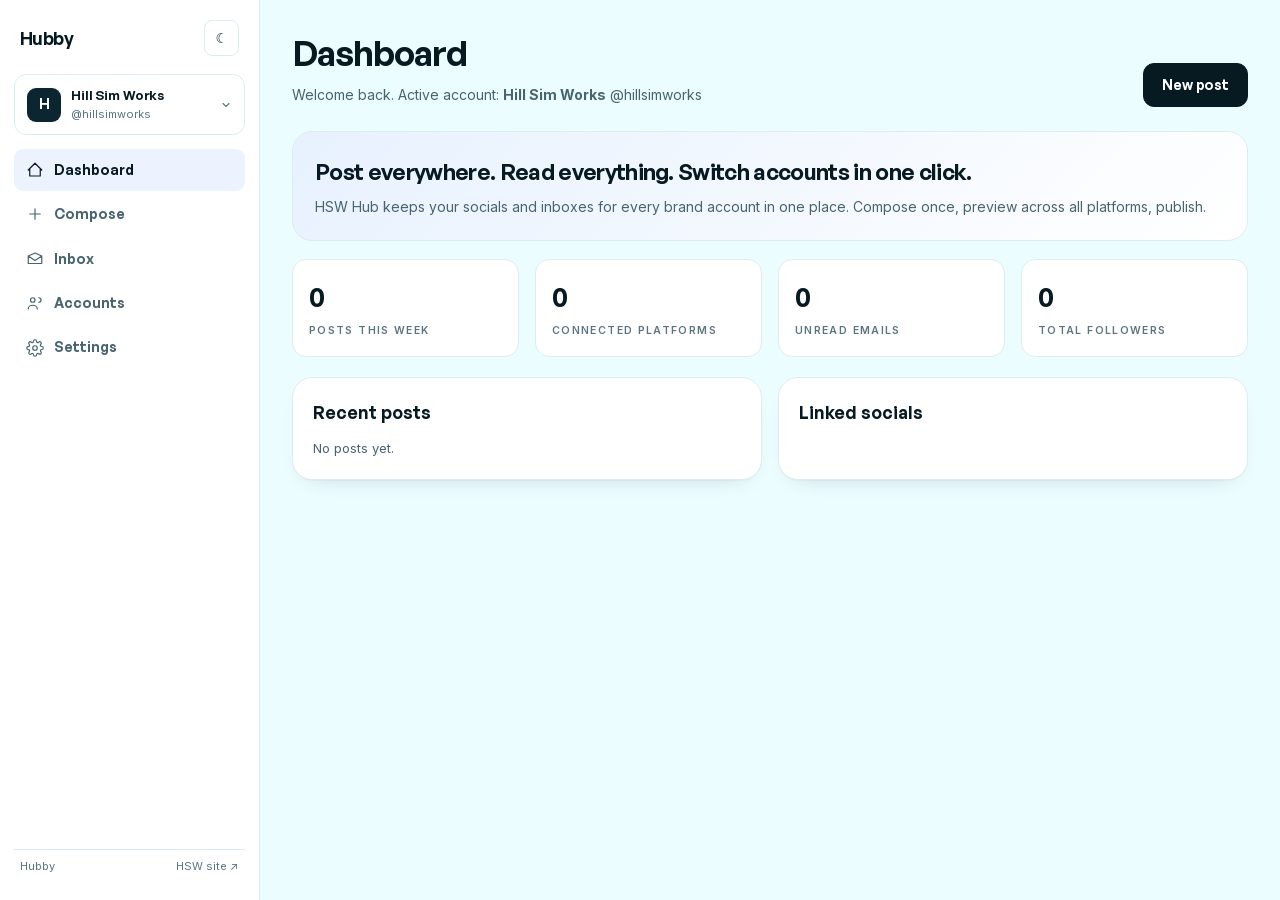
==== index.html @ 81561dcd "Wipe example socials, emails, and posts for clean slate" ====
<!doctype html>
<html lang="en">
<head>
<meta charset="utf-8">
<meta name="viewport" content="width=device-width, initial-scale=1">
<link rel="icon" href="assets/img/logos/favicon.png" type="image/png">
<title>HSW Hub — Dashboard</title>
<meta name="theme-color" content="#EBFDFF">
<style>
/* HSW Hub inlined styles */
@font-face { font-family:'General Sans'; src:url('assets/fonts/general-sans-400.woff2') format('woff2'); font-weight:400; font-style:normal; font-display:swap; }
@font-face { font-family:'General Sans'; src:url('assets/fonts/general-sans-500.woff2') format('woff2'); font-weight:500; font-style:normal; font-display:swap; }
@font-face { font-family:'General Sans'; src:url('assets/fonts/general-sans-600.woff2') format('woff2'); font-weight:600; font-style:normal; font-display:swap; }
@font-face { font-family:'Inter'; src:url('assets/fonts/inter-var.woff2') format('woff2-variations'); font-weight:100 900; font-style:normal; font-display:swap; }
:root { --ice:#ebfdff; --ice-soft:#f4feff; --paper:#ffffff; --ink:#071a22; --ink-2:#0b2630; --ink-3:#10343f; --muted:#48646f; --muted-2:#5b7480; --line:#dcedf1; --line-strong:#c6e2e9; --azure:#1268e8; --azure-deep:#0b54c4; --azure-soft:#e7f1fe; --azure-wash:rgba(18,104,232,0.08); --gold:#a8781a; --font-display:'General Sans','Segoe UI',system-ui,sans-serif; --font-body:'Inter','Segoe UI',system-ui,sans-serif; --r-sm:10px; --r-md:14px; --r-lg:20px; --r-xl:28px; --shadow-sm:0 1px 0 rgba(7,26,34,0.02),0 10px 24px -18px rgba(7,26,34,0.3); --shadow-md:0 1px 0 rgba(7,26,34,0.03),0 24px 48px -32px rgba(7,26,34,0.38); --shadow-lg:0 1px 0 rgba(7,26,34,0.04),0 48px 96px -56px rgba(7,26,34,0.55); --ease:cubic-bezier(0.22,0.61,0.36,1); --gutter:clamp(16px,3vw,32px); }
[data-theme="dark"] { --ice:#0b1a22; --ice-soft:#0f222c; --paper:#0f222c; --ink:#ebfdff; --ink-2:#dcedf1; --muted:#9bb3bc; --muted-2:#7a9aa5; --line:#1c3a46; --line-strong:#2a4d5a; --azure:#4a9eff; --azure-deep:#7fc7ff; --azure-soft:#12304a; --azure-wash:rgba(74,158,255,0.12); }
*{box-sizing:border-box} html{scroll-behavior:smooth} body{margin:0;background:var(--ice);color:var(--ink);font-family:var(--font-body);font-size:15px;line-height:1.6;-webkit-font-smoothing:antialiased}
img,svg{display:block;max-width:100%} h1,h2,h3,h4,p{margin:0} a{color:inherit;text-decoration:none} button,input,select,textarea{font:inherit;color:inherit} button{cursor:pointer}
.app{display:grid;grid-template-columns:260px minmax(0,1fr);min-height:100vh}
.sidebar{position:sticky;top:0;height:100vh;background:var(--paper);border-right:1px solid var(--line);display:flex;flex-direction:column;padding:16px 14px;gap:14px;z-index:50}
.sidebar-top{display:flex;align-items:center;justify-content:space-between;padding:4px 6px}
.brand{font-family:var(--font-display);font-weight:700;font-size:18px;letter-spacing:-0.03em;color:var(--ink)}
.brand span{color:var(--azure)}
.sidebar-nav{display:flex;flex-direction:column;gap:2px;flex:1}
.sidebar-nav a{display:flex;align-items:center;gap:10px;padding:10px 12px;border-radius:9px;font-family:var(--font-display);font-size:14px;font-weight:600;color:var(--muted);transition:background .2s,color .2s}
.sidebar-nav a:hover{background:var(--azure-wash);color:var(--ink)}
.sidebar-nav a[aria-current="page"]{background:var(--azure-wash);color:var(--ink)}
.sidebar-nav a .nav-icon{width:18px;height:18px;stroke:currentColor;fill:none;stroke-width:1.6;stroke-linecap:round;stroke-linejoin:round;flex:none}
.sidebar-nav a .badge{margin-left:auto;background:var(--azure);color:#fff;font-size:10px;font-weight:600;padding:2px 7px;border-radius:99px}
.sidebar-nav a .badge[hidden]{display:none}
.sidebar-foot{display:flex;align-items:center;justify-content:space-between;padding:8px 6px;border-top:1px solid var(--line);font-size:11px;color:var(--muted-2)}
.theme-btn{background:none;border:1px solid var(--line);border-radius:8px;padding:6px 10px;font-size:14px;color:var(--ink)}
.account-switcher{position:relative}
#accountBtn{width:100%;display:flex;align-items:center;gap:10px;padding:10px 12px;border:1px solid var(--line);border-radius:12px;background:var(--paper)}
#accountBtn:hover{border-color:var(--azure)}
.acc-avatar{width:34px;height:34px;border-radius:9px;display:grid;place-items:center;color:#fff;font-family:var(--font-display);font-weight:600;font-size:14px;flex:none}
.acc-info{display:flex;flex-direction:column;align-items:flex-start;min-width:0;flex:1}
.acc-info b{font-family:var(--font-display);font-size:13px;font-weight:600;letter-spacing:-0.01em;color:var(--ink)}
.acc-info small{font-size:11px;color:var(--muted-2)}
.acc-caret{color:var(--muted-2);flex:none}
.account-menu{position:absolute;top:calc(100% + 6px);left:0;right:0;background:var(--paper);border:1px solid var(--line);border-radius:12px;box-shadow:var(--shadow-lg);padding:6px;z-index:60;max-height:360px;overflow:auto}
.account-menu[hidden]{display:none}
.acc-option{width:100%;display:flex;align-items:center;gap:10px;padding:8px 10px;border-radius:9px;border:none;background:none;text-align:left}
.acc-option:hover{background:var(--azure-wash)}
.acc-option.is-active{background:var(--azure-wash)}
.main{padding:24px var(--gutter) 48px;min-width:0;width:100%}
.page-head{display:flex;align-items:flex-end;justify-content:space-between;gap:16px;margin-bottom:24px;flex-wrap:wrap}
.page-head h1{font-family:var(--font-display);font-size:clamp(1.6rem,3vw,2.2rem);font-weight:600;letter-spacing:-0.03em;color:var(--ink)}
.page-head p{color:var(--muted);font-size:14px;margin-top:4px}
.card{background:var(--paper);border:1px solid var(--line);border-radius:var(--r-lg);box-shadow:var(--shadow-sm);padding:20px}
.grid{display:grid;gap:16px} .grid-2{grid-template-columns:repeat(2,minmax(0,1fr))} .grid-3{grid-template-columns:repeat(3,minmax(0,1fr))} .grid-4{grid-template-columns:repeat(auto-fit,minmax(140px,1fr))}
@media(max-width:900px){.grid-2,.grid-3,.grid-4{grid-template-columns:1fr}}
@media(max-width:760px){.app{grid-template-columns:1fr}.sidebar{position:fixed;left:-280px;top:0;transition:left .25s var(--ease)}.sidebar.is-open{left:0}.sidebar-backdrop{position:fixed;inset:0;background:rgba(7,26,34,0.4);z-index:40;opacity:0;pointer-events:none;transition:opacity .25s}.sidebar-backdrop.is-open{opacity:1;pointer-events:auto}.menu-toggle{position:fixed;top:14px;left:14px;z-index:70;width:42px;height:42px;border:1px solid var(--line);border-radius:10px;background:var(--paper);display:grid;place-items:center}.main{padding-top:64px}.page-head{flex-direction:column;align-items:flex-start}}
.btn{position:relative;isolation:isolate;overflow:hidden;display:inline-flex;align-items:center;justify-content:center;gap:8px;height:44px;padding:0 18px;border:1px solid transparent;border-radius:11px;font-family:var(--font-display);font-size:14px;font-weight:600;letter-spacing:-0.01em;white-space:nowrap;transition:color .28s var(--ease),border-color .28s var(--ease),background-color .28s var(--ease),transform .18s var(--ease)}
.btn::before{content:'';position:absolute;inset:0;z-index:-1;background:linear-gradient(to top,#1268e8 0%,rgba(18,104,232,0.94) 42%,rgba(18,104,232,0.4) 76%,rgba(18,104,232,0) 100%);transform:translateY(101%);transition:transform .5s var(--ease)}
.btn:hover::before,.btn:focus-visible::before{transform:translateY(0)} .btn:active{transform:translateY(1px)}
.btn--primary{background:var(--ink);border-color:var(--ink);color:#fff} .btn--ghost{background:var(--paper);border-color:var(--line-strong);color:var(--ink)} .btn--sm{height:36px;padding:0 14px;font-size:13px;border-radius:9px}
.stat-tile{background:var(--paper);border:1px solid var(--line);border-radius:var(--r-md);padding:16px}
.stat-tile .v{font-family:var(--font-display);font-size:1.7rem;font-weight:600;letter-spacing:-0.03em;color:var(--ink)}
.stat-tile .l{font-size:10.5px;font-weight:600;letter-spacing:0.13em;text-transform:uppercase;color:var(--muted-2);margin-top:4px}
.hero-card{background:linear-gradient(135deg,var(--azure-soft),var(--paper));border:1px solid var(--line);border-radius:var(--r-lg);padding:22px;margin-bottom:18px}
.hero-card h2{font-family:var(--font-display);font-size:1.4rem;font-weight:600;letter-spacing:-0.03em;margin-bottom:6px}
.hero-card p{color:var(--muted);font-size:14px}
.menu-toggle{display:none}
@media(max-width:760px){.menu-toggle{display:grid}}
.chip{display:inline-flex;align-items:center;gap:4px;padding:3px 8px;border-radius:99px;font-size:10px;font-weight:600;letter-spacing:0.06em;background:var(--azure-wash);color:var(--azure-deep)}
.post-row{display:flex;align-items:center;gap:12px;padding:10px 0;border-bottom:1px solid var(--line)}
.post-row:last-child{border-bottom:none}
.post-row .txt{flex:1;font-size:13px;color:var(--ink)}
.acc-social{display:flex;align-items:center;gap:10px;padding:8px 0;border-bottom:1px solid var(--line)}
.acc-social:last-child{border-bottom:none}
.social-dot{width:10px;height:10px;border-radius:50%;flex:none}
</style>
</head>
<body>
<button class="menu-toggle" id="menuToggle" aria-label="Open menu" aria-expanded="false"><svg width="20" height="20" viewBox="0 0 24 24" fill="none" stroke="currentColor" stroke-width="1.6" stroke-linecap="round"><path d="M4 7h16M4 12h16M4 17h16"/></svg></button>
<div class="sidebar-backdrop" id="backdrop"></div>
<div class="app">
<aside class="sidebar" id="sidebar">
  <div class="sidebar-top">
    <a class="brand" href="index.html">Hubby</a>
    <button class="theme-btn" id="themeToggle" aria-label="Toggle theme">☾</button>
  </div>
  <div class="account-switcher">
    <button id="accountBtn" aria-haspopup="menu"></button>
    <div id="accountMenu" class="account-menu" hidden></div>
  </div>
  <nav class="sidebar-nav">
    <a href="index.html"><svg class="nav-icon" viewBox="0 0 24 24"><path d="M3 12l9-9 9 9M5 10v10h14V10"/></svg>Dashboard</a>
    <a href="compose.html"><svg class="nav-icon" viewBox="0 0 24 24"><path d="M12 5v14M5 12h14"/></svg>Compose</a>
    <a href="inbox.html"><svg class="nav-icon" viewBox="0 0 24 24"><path d="M3 8l9 6 9-6M3 8v10h18V8M3 8l9-4 9 4"/></svg>Inbox<span class="badge" id="inboxBadge" hidden>0</span></a>
    <a href="accounts.html"><svg class="nav-icon" viewBox="0 0 24 24"><circle cx="9" cy="8" r="3"/><path d="M3 20c0-3 3-5 6-5s6 2 6 5M17 11a3 3 0 1 0 0-6"/></svg>Accounts</a>
    <a href="settings.html"><svg class="nav-icon" viewBox="0 0 24 24"><circle cx="12" cy="12" r="3"/><path d="M19.4 15a1.65 1.65 0 0 0 .33 1.82l.06.06a2 2 0 1 1-2.83 2.83l-.06-.06a1.65 1.65 0 0 0-1.82-.33 1.65 1.65 0 0 0-1 1.51V21a2 2 0 0 1-4 0v-.09A1.65 1.65 0 0 0 9 19.4a1.65 1.65 0 0 0-1.82.33l-.06.06a2 2 0 1 1-2.83-2.83l.06-.06a1.65 1.65 0 0 0 .33-1.82 1.65 1.65 0 0 0-1.51-1H3a2 2 0 0 1 0-4h.09A1.65 1.65 0 0 0 4.6 9a1.65 1.65 0 0 0-.33-1.82l-.06-.06a2 2 0 1 1 2.83-2.83l.06.06a1.65 1.65 0 0 0 1.82.33H9a1.65 1.65 0 0 0 1-1.51V3a2 2 0 0 1 4 0v.09a1.65 1.65 0 0 0 1 1.51 1.65 1.65 0 0 0 1.82-.33l.06-.06a2 2 0 1 1 2.83 2.83l-.06.06a1.65 1.65 0 0 0-.33 1.82V9a1.65 1.65 0 0 0 1.51 1H21a2 2 0 0 1 0 4h-.09a1.65 1.65 0 0 0-1.51 1z"/></svg>Settings</a>
  </nav>
  <div class="sidebar-foot"><span>Hubby</span><a href="../index.html">HSW site ↗</a></div>
</aside>

<main class="main">
  <div class="page-head">
    <div>
      <h1>Dashboard</h1>
      <p>Welcome back. Active account: <b data-account-name></b> <span data-account-handle></span></p>
    </div>
    <a class="btn btn--primary" href="compose.html">New post</a>
  </div>
  <div class="hero-card">
    <h2>Post everywhere. Read everything. Switch accounts in one click.</h2>
    <p>HSW Hub keeps your socials and inboxes for every brand account in one place. Compose once, preview across all platforms, publish.</p>
  </div>
  <div class="grid grid-4" style="margin-bottom:20px">
    <div class="stat-tile"><div class="v" id="statPosts">0</div><div class="l">Posts this week</div></div>
    <div class="stat-tile"><div class="v" id="statPlatforms">0</div><div class="l">Connected platforms</div></div>
    <div class="stat-tile"><div class="v" id="statUnread">0</div><div class="l">Unread emails</div></div>
    <div class="stat-tile"><div class="v" id="statReach">0</div><div class="l">Total followers</div></div>
  </div>
  <div class="grid grid-2">
    <div class="card">
      <h3 style="font-family:var(--font-display);font-size:1.1rem;margin-bottom:12px">Recent posts</h3>
      <div id="recentPosts"></div>
    </div>
    <div class="card">
      <h3 style="font-family:var(--font-display);font-size:1.1rem;margin-bottom:12px">Linked socials</h3>
      <div id="linkedSocials"></div>
    </div>
  </div>
</main>
</div>

<script>
/* inlined data.js */
const PLATFORMS = [
  { id:'x', name:'X', handle:'@', limit:280, color:'#000000' },
  { id:'instagram', name:'Instagram', handle:'@', limit:2200, color:'#E4405F' },
  { id:'facebook', name:'Facebook', handle:'', limit:63206, color:'#1877F2' },
  { id:'linkedin', name:'LinkedIn', handle:'', limit:3000, color:'#0A66C2' },
  { id:'tiktok', name:'TikTok', handle:'@', limit:2200, color:'#000000' },
  { id:'youtube', name:'YouTube', handle:'@', limit:5000, color:'#FF0000' },
  { id:'threads', name:'Threads', handle:'@', limit:500, color:'#000000' },
  { id:'pinterest', name:'Pinterest', handle:'', limit:500, color:'#E60023' },
  { id:'bluesky', name:'Bluesky', handle:'@', limit:300, color:'#0085FF' },
  { id:'mastodon', name:'Mastodon', handle:'@', limit:500, color:'#6364FF' },
  { id:'reddit', name:'Reddit', handle:'u/', limit:40000, color:'#FF4500' },
  { id:'snapchat', name:'Snapchat', handle:'', limit:250, color:'#FFFC00' },
  { id:'tumblr', name:'Tumblr', handle:'', limit:4096, color:'#36465D' },
  { id:'discord', name:'Discord', handle:'', limit:2000, color:'#5865F2' },
  { id:'telegram', name:'Telegram', handle:'@', limit:4096, color:'#26A5E4' },
  { id:'whatsapp', name:'WhatsApp Business', handle:'', limit:1024, color:'#25D366' }
];
const ACCOUNTS = [
    { id:'hsw', name:'Hill Sim Works', handle:'@hillsimworks', email:'hello@hillsimworks.com', color:'#0b2630', socials:[], inbox:[] },
    { id:'prysm', name:'PRYSM Motorsport', handle:'@prysmmotorsport', email:'team@prysmmotorsport.com', color:'#071a22', socials:[], inbox:[] }
  ];
  const POSTS = [];

window.HUB = { PLATFORMS, ACCOUNTS, POSTS };
window.HUB.getActiveAccount = function(){ const id = localStorage.getItem('hub.activeAccount') || ACCOUNTS[0].id; return ACCOUNTS.find(a=>a.id===id) || ACCOUNTS[0]; };
window.HUB.setActiveAccount = function(id){ localStorage.setItem('hub.activeAccount', id); };
window.HUB.platform = function(id){ return PLATFORMS.find(p=>p.id===id); };

/* inlined app.js */
(function(){
  const HUB = window.HUB;
  const accountBtn = document.getElementById('accountBtn');
  const accountMenu = document.getElementById('accountMenu');
  const sidebar = document.getElementById('sidebar');
  const backdrop = document.getElementById('backdrop');
  const menuToggle = document.getElementById('menuToggle');
  const themeToggle = document.getElementById('themeToggle');
  function currentAccount(){ return HUB.getActiveAccount(); }
  function renderAccountSwitcher(){
    const acc = currentAccount();
    if(accountBtn){ accountBtn.innerHTML = `<span class="acc-avatar" style="background:${acc.color}">${acc.name.charAt(0)}</span><span class="acc-info"><b>${acc.name}</b><small>${acc.handle}</small></span><svg class="acc-caret" width="12" height="12" viewBox="0 0 16 16" fill="none"><path d="M4 6l4 4 4-4" stroke="currentColor" stroke-width="1.5" stroke-linecap="round"/></svg>`; }
    if(accountMenu){ accountMenu.innerHTML = HUB.ACCOUNTS.map(a=>`<button class="acc-option ${a.id===acc.id?'is-active':''}" data-account-id="${a.id}"><span class="acc-avatar" style="background:${a.color}">${a.name.charAt(0)}</span><span class="acc-info"><b>${a.name}</b><small>${a.handle}</small></span></button>`).join(''); accountMenu.querySelectorAll('[data-account-id]').forEach(btn=>btn.addEventListener('click',()=>{ HUB.setActiveAccount(btn.dataset.accountId); location.reload(); })); }
    document.querySelectorAll('[data-account-name]').forEach(el=>el.textContent=acc.name);
    document.querySelectorAll('[data-account-handle]').forEach(el=>el.textContent=acc.handle);
  }
  if(accountBtn && accountMenu){ accountBtn.addEventListener('click', e=>{ e.stopPropagation(); accountMenu.hidden=!accountMenu.hidden; }); document.addEventListener('click', e=>{ if(!accountMenu.contains(e.target)&&e.target!==accountBtn) accountMenu.hidden=true; }); }
  if(menuToggle && sidebar){ menuToggle.addEventListener('click', ()=>{ const open=sidebar.classList.toggle('is-open'); if(backdrop) backdrop.classList.toggle('is-open',open); menuToggle.setAttribute('aria-expanded',String(open)); }); }
  if(backdrop){ backdrop.addEventListener('click', ()=>{ sidebar.classList.remove('is-open'); backdrop.classList.remove('is-open'); if(menuToggle) menuToggle.setAttribute('aria-expanded','false'); }); }
  const storedTheme = localStorage.getItem('hub.theme') || 'light';
  document.documentElement.setAttribute('data-theme', storedTheme);
  if(themeToggle){ themeToggle.addEventListener('click', ()=>{ const cur=document.documentElement.getAttribute('data-theme'); const next=cur==='dark'?'light':'dark'; document.documentElement.setAttribute('data-theme',next); localStorage.setItem('hub.theme',next); themeToggle.textContent=next==='dark'?'☀':'☾'; }); themeToggle.textContent=storedTheme==='dark'?'☀':'☾'; }
  const acc = currentAccount();
  const unread = acc.inbox.filter(e=>!e.read && e.folder==='inbox').length;
  const badge = document.getElementById('inboxBadge');
  if(badge){ badge.textContent=unread; badge.hidden=unread===0; }
  renderAccountSwitcher();
  const path = location.pathname.split('/').pop() || 'index.html';
  document.querySelectorAll('.sidebar-nav a').forEach(a=>{ if(a.getAttribute('href')===path) a.setAttribute('aria-current','page'); });
})();
</script>
<script>
(function(){
  const HUB=window.HUB; const acc=HUB.getActiveAccount();
  document.getElementById('statPosts').textContent = HUB.POSTS.filter(p=>p.accountId===acc.id).length;
  document.getElementById('statPlatforms').textContent = acc.socials.filter(s=>s.connected).length;
  document.getElementById('statUnread').textContent = acc.inbox.filter(e=>!e.read && e.folder==='inbox').length;
  document.getElementById('statReach').textContent = acc.socials.reduce((a,s)=>a+(s.followers||0),0).toLocaleString();
  const rp = document.getElementById('recentPosts');
  const mine = HUB.POSTS.filter(p=>p.accountId===acc.id);
  rp.innerHTML = mine.length ? mine.map(p=>`<div class="post-row"><div class="txt">${p.text}</div><div>${p.platforms.map(pl=>`<span class="chip">${HUB.platform(pl).name}</span>`).join(' ')}</div></div>`).join('') : '<div style="color:var(--muted);font-size:13px">No posts yet.</div>';
  const ls = document.getElementById('linkedSocials');
  ls.innerHTML = acc.socials.map(s=>`<div class="acc-social"><span class="social-dot" style="background:${HUB.platform(s.platform).color}"></span><span style="flex:1;font-size:13px">${HUB.platform(s.platform).name}</span><span style="font-size:12px;color:var(--muted-2)">${s.connected?s.handle:'not connected'}</span><span class="chip">${s.connected?'Live':'Off'}</span></div>`).join('');
})();
</script>
</body>
</html>
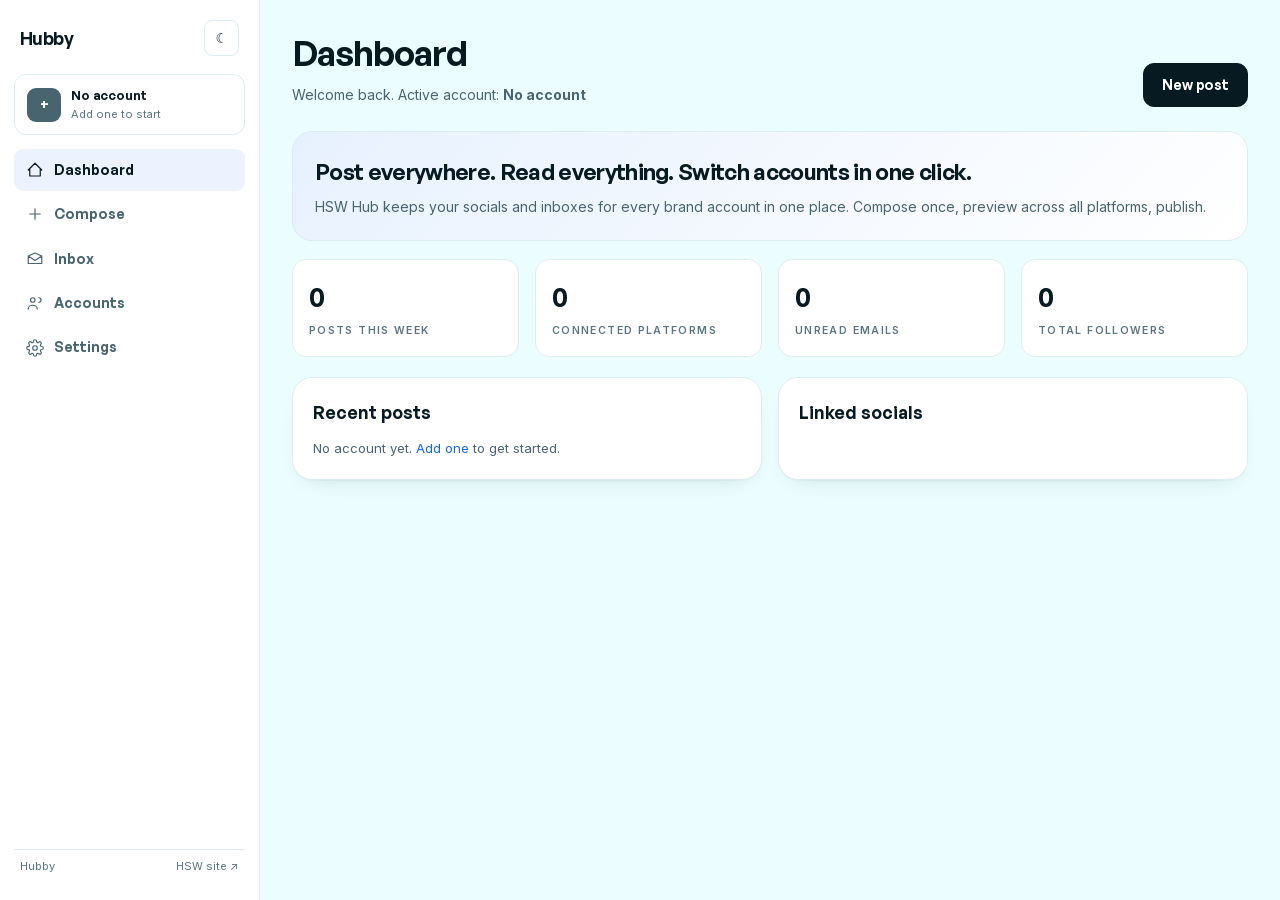
==== commit 91c4cc8f: "Add account creation and persistence on Accounts page" ====
--- a/index.html
+++ b/index.html
@@ -146,14 +146,13 @@
   { id:'telegram', name:'Telegram', handle:'@', limit:4096, color:'#26A5E4' },
   { id:'whatsapp', name:'WhatsApp Business', handle:'', limit:1024, color:'#25D366' }
 ];
-const ACCOUNTS = [
-    { id:'hsw', name:'Hill Sim Works', handle:'@hillsimworks', email:'hello@hillsimworks.com', color:'#0b2630', socials:[], inbox:[] },
-    { id:'prysm', name:'PRYSM Motorsport', handle:'@prysmmotorsport', email:'team@prysmmotorsport.com', color:'#071a22', socials:[], inbox:[] }
-  ];
+const ACCOUNTS = [];
   const POSTS = [];
 
+
+try { if (localStorage.getItem('hub.version') !== '2') { localStorage.removeItem('hub.connected'); localStorage.removeItem('hub.activeAccount'); localStorage.setItem('hub.version','2'); } } catch(e){}
 window.HUB = { PLATFORMS, ACCOUNTS, POSTS };
-window.HUB.getActiveAccount = function(){ const id = localStorage.getItem('hub.activeAccount') || ACCOUNTS[0].id; return ACCOUNTS.find(a=>a.id===id) || ACCOUNTS[0]; };
+window.HUB.getActiveAccount = function(){ const id = localStorage.getItem('hub.activeAccount'); if(id){const a=ACCOUNTS.find(x=>x.id===id); if(a) return a;} return ACCOUNTS.length?ACCOUNTS[0]:null; };
 window.HUB.setActiveAccount = function(id){ localStorage.setItem('hub.activeAccount', id); };
 window.HUB.platform = function(id){ return PLATFORMS.find(p=>p.id===id); };
 
@@ -169,6 +168,13 @@
   function currentAccount(){ return HUB.getActiveAccount(); }
   function renderAccountSwitcher(){
     const acc = currentAccount();
+    if(!acc){
+      if(accountBtn){ accountBtn.innerHTML = `<span class="acc-avatar" style="background:var(--muted)">+</span><span class="acc-info"><b>No account</b><small>Add one to start</small></span>`; }
+      if(accountMenu){ accountMenu.innerHTML = '<div class="pv-empty" style="padding:12px">No accounts yet. Add one on the Accounts page.</div>'; }
+      document.querySelectorAll('[data-account-name]').forEach(el=>el.textContent='No account');
+      document.querySelectorAll('[data-account-handle]').forEach(el=>el.textContent='');
+      return;
+    }
     if(accountBtn){ accountBtn.innerHTML = `<span class="acc-avatar" style="background:${acc.color}">${acc.name.charAt(0)}</span><span class="acc-info"><b>${acc.name}</b><small>${acc.handle}</small></span><svg class="acc-caret" width="12" height="12" viewBox="0 0 16 16" fill="none"><path d="M4 6l4 4 4-4" stroke="currentColor" stroke-width="1.5" stroke-linecap="round"/></svg>`; }
     if(accountMenu){ accountMenu.innerHTML = HUB.ACCOUNTS.map(a=>`<button class="acc-option ${a.id===acc.id?'is-active':''}" data-account-id="${a.id}"><span class="acc-avatar" style="background:${a.color}">${a.name.charAt(0)}</span><span class="acc-info"><b>${a.name}</b><small>${a.handle}</small></span></button>`).join(''); accountMenu.querySelectorAll('[data-account-id]').forEach(btn=>btn.addEventListener('click',()=>{ HUB.setActiveAccount(btn.dataset.accountId); location.reload(); })); }
     document.querySelectorAll('[data-account-name]').forEach(el=>el.textContent=acc.name);
@@ -181,7 +187,7 @@
   document.documentElement.setAttribute('data-theme', storedTheme);
   if(themeToggle){ themeToggle.addEventListener('click', ()=>{ const cur=document.documentElement.getAttribute('data-theme'); const next=cur==='dark'?'light':'dark'; document.documentElement.setAttribute('data-theme',next); localStorage.setItem('hub.theme',next); themeToggle.textContent=next==='dark'?'☀':'☾'; }); themeToggle.textContent=storedTheme==='dark'?'☀':'☾'; }
   const acc = currentAccount();
-  const unread = acc.inbox.filter(e=>!e.read && e.folder==='inbox').length;
+  const unread = acc ? acc.inbox.filter(e=>!e.read && e.folder==='inbox').length : 0;
   const badge = document.getElementById('inboxBadge');
   if(badge){ badge.textContent=unread; badge.hidden=unread===0; }
   renderAccountSwitcher();
@@ -192,6 +198,7 @@
 <script>
 (function(){
   const HUB=window.HUB; const acc=HUB.getActiveAccount();
+  if(!acc){ document.getElementById('recentPosts').innerHTML='<div style="color:var(--muted);font-size:13px">No account yet. <a href="accounts.html" style="color:var(--azure)">Add one</a> to get started.</div>'; document.getElementById('linkedSocials').innerHTML=''; ['statPosts','statPlatforms','statUnread','statReach'].forEach(id=>{const e=document.getElementById(id);if(e)e.textContent='0';}); return; }
   document.getElementById('statPosts').textContent = HUB.POSTS.filter(p=>p.accountId===acc.id).length;
   document.getElementById('statPlatforms').textContent = acc.socials.filter(s=>s.connected).length;
   document.getElementById('statUnread').textContent = acc.inbox.filter(e=>!e.read && e.folder==='inbox').length;
